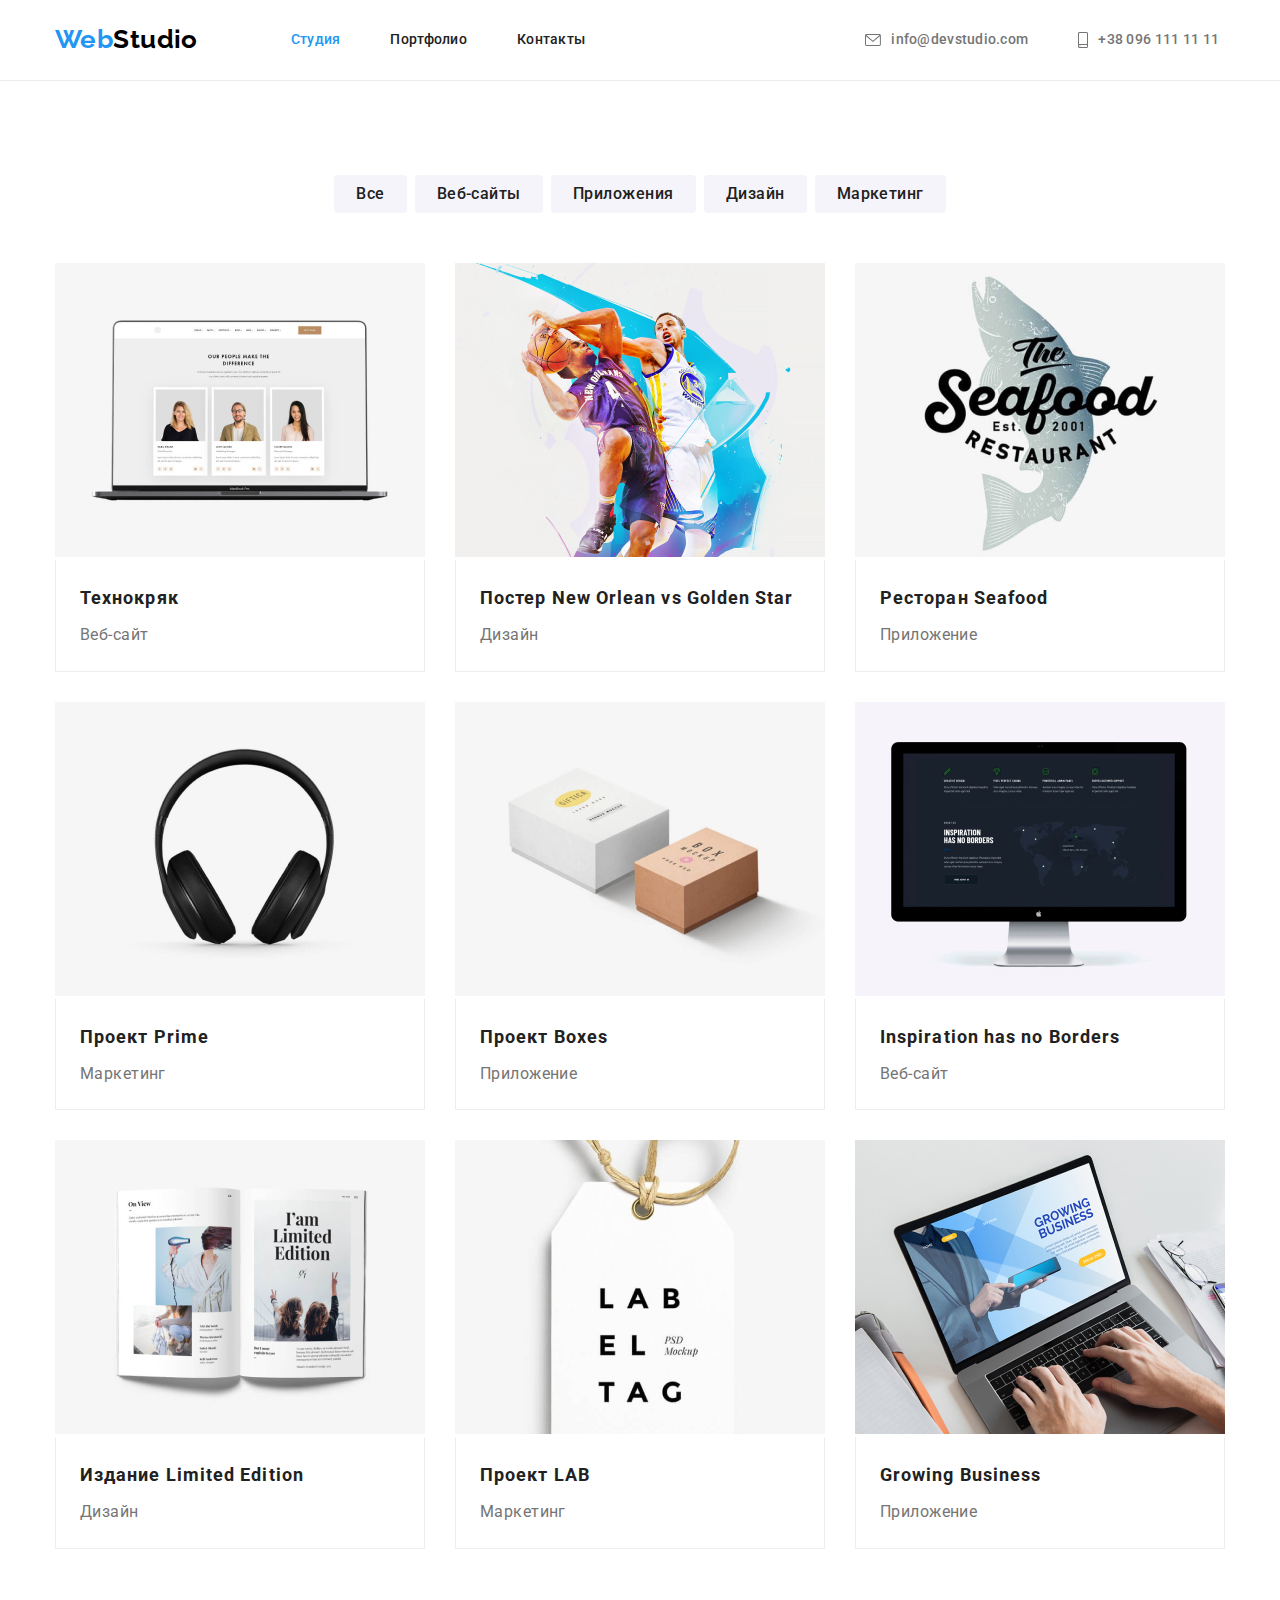
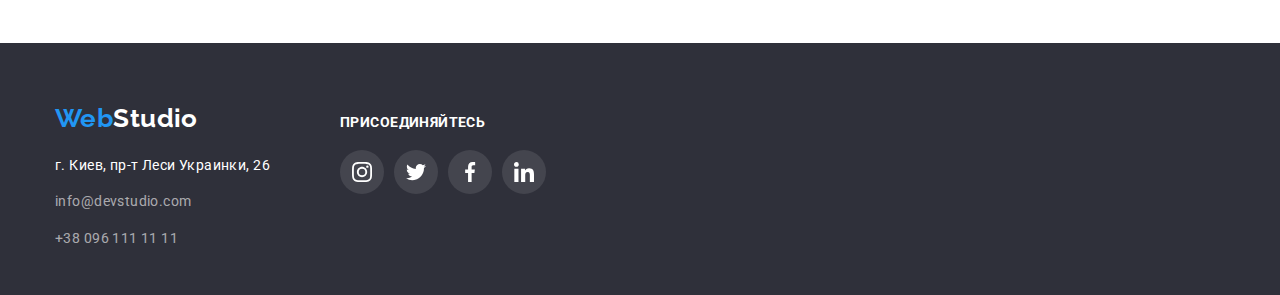
==== portfolio.html @ cadd1253 "fifth homework base files" ====
<!DOCTYPE html>
<html lang="ru">
	<head>
		<meta charset="UTF-8" />
		<meta http-equiv="X-UA-Compatible" content="IE=edge" />
		<meta name="viewport" content="width=device-width, initial-scale=1.0" />
		<!-- <link rel="stylesheet" href="modern-normalize.css" /> -->
		<link
			rel="stylesheet"
			href="https://cdnjs.cloudflare.com/ajax/libs/modern-normalize/1.0.0/modern-normalize.min.css"
		/>
		<link rel="stylesheet" href="styles.css" />
		<link rel="preconnect" href="https://fonts.googleapis.com" />
		<link rel="preconnect" href="https://fonts.gstatic.com" crossorigin />
		<link
			href="https://fonts.googleapis.com/css2?family=Raleway:wght@700&family=Roboto:wght@400;500;700;900&display=swap"
			rel="stylesheet"
		/>

		<title>Portfolio</title>
	</head>

	<body>
		
		<!--Заголовок-->
		<header class="header">
			<div class="container header-contein">
				<a lang="en" href="./index.html" class="header-logo"><span class="logo-web">Web</span>Studio</a>
				<nav class="header-contein">
					<ul class="header-list">
						<li><a href="./index.html" class="link-activ">Студия</a></li>
						<li><a href="./portfolio.html" class="link-pasiv">Портфолио</a></li>
						<li><a href="./index.html" class="link-pasiv">Контакты</a></li>
					</ul>
				</nav>
				<ul class="menu-nav-cont">
					<li class="item"><a class="nav-cont" href="mailto:info@devstudio.com">
						<svg class="mail-icon">
							<use href="./icons/icons2v.svg#icon-convert1"></use>
						</svg>info@devstudio.com</a></li>
					<li class="item"><a class="nav-cont" href="tel:+380961111111">
						<svg class="pfone-icon">
							<use href="./icons/icons2v.svg#icon-smartphone"></use>
						</svg>+38 096 111 11 11</a></li>
				</ul>
			</div>
		</header>
		<main>
			
<!--Page-Portfolio-->
		<!--Button-Portfolio-->
			<section class="section">
				<h1 hidden>Послуги</h1>
				<div class="container">
					<ul class="filtr-buttn">
						<li class="li-buttom"><button type="button" class="batton-pasiv">Все</button></li>
						<li class="li-buttom"><button type="button" class="batton-pasiv">Веб-сайты</button></li>
						<li class="li-buttom"><button type="button" class="batton-pasiv">Приложения</button></li>
						<li class="li-buttom"><button type="button" class="batton-pasiv">Дизайн</button></li>
						<li class="li-buttom"><button type="button" class="batton-pasiv">Маркетинг</button></li>
					</ul>
        <!--Content-Portfolio-->

					<ul class="portfolio">
						<li class="portfolio-cart">
							<a href="" target="_blank" class="cart-link">
								<img src="images/3-portfolio-01.jpg" class="img-card-two" alt="" width="370" height="294" />
							<div class="item-div">
								<h2 class="portfolio-hed">Технокряк</h2>
								<p class="portfolio-text">Веб-сайт</p>
							</div>
							</a>
							
						</li>
						<li class="portfolio-cart">
							<a href="" target="_blank" class="cart-link">
							<img src="images/3-portfolio-02.jpg" class="img-card-two" alt="" width="370" height="294" />
							<div class="item-div">
								<h2 class="portfolio-hed">Постер New Orlean vs Golden Star</h2>
								<p class="portfolio-text">Дизайн</p>
							</div>
							</a>
							
						</li>
						<li class="portfolio-cart">
							<a href="" target="_blank" class="cart-link">
							<img src="images/3-portfolio-03.jpg" class="img-card-two" alt="" width="370" height="294" />
							<div class="item-div">
								<h2 class="portfolio-hed">Ресторан Seafood</h2>
								<p class="portfolio-text">Приложение</p>
							</div>
							</a>

						</li>
						<li class="portfolio-cart">
							<a href="" target="_blank" class="cart-link">
							<img src="images/3-portfolio-04.jpg" class="img-card-two" alt="" width="370" height="294" />
							<div class="item-div">
								<h2 class="portfolio-hed">Проект Prime</h2>
								<p class="portfolio-text">Маркетинг</p>
							</div>
							</a>

						</li>
						<li class="portfolio-cart">
							<a href="" target="_blank" class="cart-link">
							<img src="images/3-portfolio-05.jpg" class="img-card-two" alt="" width="370" height="294" />
							<div class="item-div"
								><h2 class="portfolio-hed">Проект Boxes</h2>
								<p class="portfolio-text">Приложение</p>
							</div>
							</a>

						</li>
						<li class="portfolio-cart">
							<a href="" target="_blank" class="cart-link">
							<img src="images/3-portfolio-06.jpg" class="img-card-two" alt="" width="370" height="294" />
							<div class="item-div">
								<h2 class="portfolio-hed">Inspiration has no Borders</h2>
								<p class="portfolio-text">Веб-сайт</p>
							</div>
							</a>

						</li>
						<li class="portfolio-cart">
							<a href="" target="_blank" class="cart-link">
							<img src="images/3-portfolio-07.jpg" class="img-card-two" alt="" width="370" height="294" />
							<div class="item-div">
								<h2 class="portfolio-hed">Издание Limited Edition</h2>
								<p class="portfolio-text">Дизайн</p>
							</div>
							</a>

						</li>
						<li class="portfolio-cart">
							<a href="" target="_blank" class="cart-link">
							<img src="images/3-portfolio-08.jpg" class="img-card-two" alt="" width="370" height="294" />
							<div class="item-div">
								<h2 class="portfolio-hed">Проект LAB</h2>
								<p class="portfolio-text">Маркетинг</p>
							</div>
							</a>

						</li>
						<li class="portfolio-cart">
							<a href="" target="_blank" class="cart-link">
							<img src="images/3-portfolio-09.jpg" class="img-card-two" alt="" width="370" height="294" />
							<div class="item-div">
								<h2 class="portfolio-hed">Growing Business</h2>
								<p class="portfolio-text">Приложение</p>
							</div>
							</a>

						</li>
					</ul>
				</div>
			</section>
		</main>

		<!--footer-->
		<footer class="footer-section">
			<div class="container flex-footer">
				<div class="footer-content">
					<a lang="en" href="./index.html" class="header-logo-futer"><span class="logo-web">Web</span>Studio</a>
					<address class="addres-no-stile">
						<ul class="addes-tel-mail">
							<li class="li-stiles"
								><a
									href="https://goo.gl/maps/hTdqzPJ7rCsYidR97"
									target="_blank"
									rel="noopener noreferrer nofollow"
									class="footer-adress"
									>г. Киев, пр-т Леси Украинки, 26</a
								>
							</li>
							<li><a href="mailto:info@devstudio.com" class="footer-contact">info@devstudio.com</a></li>
							<li><a href="tel:+380961111111" class="footer-contact">+38 096 111 11 11</a></li>
						</ul>
					</address>
				</div>

				<div class="footer-soc-icon">
					<p class="soc-title">присоединяйтесь</p>
					<ul class="soc-icon-link">
						<li class="fot-icon-item"
							><a
								class="fot-link-soc"
								href="https://www.instagram.com/"
								target="_blank"
								rel="noopener noreferrer nofollow"
							>
								<svg class="fut-icon-item">
									<use href="./icons/icons2v.svg#icon-instagram"></use>
								</svg>
							</a>
						</li>
						<li class="fot-icon-item"
							><a class="fot-link-soc" href="https://twitter.com/" target="_blank" rel="noopener noreferrer nofollow">
								<svg class="fut-icon-item">
									<use href="./icons/icons2v.svg#icon-twitter"></use>
								</svg>
							</a>
						</li>
						<li class="fot-icon-item"
							><a
								class="fot-link-soc"
								href="https://www.facebook.com/"
								target="_blank"
								rel="noopener noreferrer nofollow"
							>
								<svg class="fut-icon-item">
									<use href="./icons/icons2v.svg#icon-facebook"></use>
								</svg>
							</a>
						</li>
						<li class="fot-icon-item"
							><a
								class="fot-link-soc"
								href="https://www.linkedin.com/"
								target="_blank"
								rel="noopener noreferrer nofollow"
							>
								<svg class="fut-icon-item">
									<use href="./icons/icons2v.svg#icon-linkedin"></use>
								</svg>
							</a>
						</li>
					</ul>
				</div>
			</div>
		</footer>
	</body>
</html>
---- styles.css ----
:root {
	--brand-color-hedfut: #188ce8;
	--brand-color-mame: #212121;
	--outline-stiles-control: #920101;
	--color-text-buutn: #ffffff;
	--color-fokus-buutn: #2196f3;
	--text-color:#757575;
	--white-color:#FFFFFF;
	--accent-color:#2196F3;


}

/*--body-*/
html {
	box-sizing: border-box;
}

*,
*::before,
*::after
 {
	box-sizing: inherit;
}

.section {
	padding-top: 94px;
	padding-bottom: 94px;
}

p,
h1,
h2,
h3,
h4,
h5,
h6 {
	margin: 0;
}

ul {
	padding-left: 0;
	margin: 0;
}

body {
	font-family: "Roboto", sans-serif;
	color: #212121;
	font-size: 14px;
	letter-spacing: 0.03em;
	background-color: #ffffff;
	margin: 0;
}

.container {
	width: 1200px;
	padding-left: 15px;
	padding-right: 15px;
	margin-left: auto;
	margin-right: auto;
}

/*--index--Заголовок--*/
.header-logo {
	font-family: "Raleway", sans-serif;
	font-weight: 700;
	font-size: 26px;
	line-height: 1.2;
	color: #000000;
	text-decoration: none;
	padding-top: 24px;
	padding-bottom: 25px;
	margin-right: 93px;
}
.logo-web {
	color: var(--color-fokus-buutn);
}

/*--header--*/
.header-contein {
	display: flex;
	align-items: center;
}

.header {
	border-bottom: 1px solid #ececec;
}

.header-list {
	display: flex;
	list-style: none;
	color: var(--h-text-color);
	font-weight: 500;
	line-height: 1.1;
	letter-spacing: 0.02em;
	justify-content: flex-start;
}

.menu-nav-cont {
	display: flex;
	list-style: none;
	margin-left: 280px;
}

.header-list li {
	margin-right: 50px;
}
.header-list li:last-child {
	margin-right: 0px;
}

.menu-nav-cont li {
	margin-left: 50px;
}
.menu-nav-cont li:first-child {
	margin-left: 0px;
}

.menu-nav-cont {
	margin-right: 0;
	align-items: center;
}

.header-list .link-pasiv {
	padding-top: 32px;
	padding-bottom: 32px;
	font-weight: 500;
	line-height: 1.14;
	letter-spacing: 0.02em;
	text-decoration: none;
	list-style: none;
	color: var(--brand-color-mame);
}

.header-list .link-activ {
	padding-top: 32px;
	padding-bottom: 32px;
	font-weight: 500;
	line-height: 1.14;
	letter-spacing: 0.02em;
	text-decoration: none;
	list-style: none;
	color: var(--color-fokus-buutn);
}

/*--hover and focus --*/
.link-activ:hover,
.link-activ:focus {
	color: var(--brand-color-hedfut);
}

.link-pasiv:hover,
.link-pasiv:focus {
	color: var(--brand-color-hedfut);
}


.nav-cont {
	padding-top: 32px;
	padding-bottom: 32px;
	font-weight: 500;
	line-height: 1.14;
	letter-spacing: 0.02em;
	color: #757575;
	text-decoration: none;
	display: flex;
	align-items: center;
}

.nav-cont:hover,
.nav-cont:focus {
	color: var(--brand-color-hedfut);
}

.nav-cont:hover,
.nav-cont:focus {
	color: var(--brand-color-hedfut);
}

.mail-icon {
  display: inline-block;
  content: "";
  width: 16px;
  height: 12px;
  fill: currentColor;
  margin-right: 10px;
}

.pfone-icon {
  display: inline-block;
  content: "";
  width: 10px;
  height: 16px;
  fill: currentColor;
  margin-right: 10px;
}

/*--Секція-1_Эффективные решения для вашего бизнеса--*/
.hero {
	max-width: 1600px;
	height: 600px;
	background: #2f303a;
	background-image: linear-gradient(to right, rgba(47, 48, 58, 0.4), rgba(47, 48, 58, 0.4)), url("./images/heder-photo-optim.jpg");
	background-repeat: no-repeat;
	background-size: cover;
	background-position: center;
	text-align: center;
	padding: 200px 0;
	margin: 0 auto;
}

.title {
	font-size: 44px;
	line-height: 1.36;
	letter-spacing: 0.06em;
	text-transform: uppercase;
	color: #ffffff;
	align-items: center;
	margin-left: auto;
	margin-right: auto;
	text-align: center;
}

.button-zakaz {
	display: flex;
	color: var(--color-text-buutn);
	background: var(--color-fokus-buutn);
	font-family: inherit;
	font-weight: 700;
	padding: 10px 32px;
	font-size: 16px;
	line-height: 1.88;
	letter-spacing: 0.06em;
	cursor: pointer;
	border-radius: 4px;
	border-color: var(--color-fokus-buutn);
	min-width: 216px;
	height: 50px;
	box-shadow: 0px 4px 4px rgba(0, 0, 0, 0.15);
	margin-left: auto;
	margin-right: auto;
	text-align: center;
	align-items: center;
	margin-top: 30px;
	cursor: pointer;
}

.button-zakaz:hover,
.button-zakaz:focus {
	color: var(--color-text-buutn);
	background: #188ce8;
}

/*--Секція-2_Наши преимущества--*/
.list {
	display: flex;
	list-style: none;
}

.list-item {
	margin-left: 0px;
	margin-right: 30px;
}

.list-item:last-child {
	margin-right: 0px;
}

.skills-cont {
	width: 270px;
}

.head-rysy,
.head-opys {
	width: 270px;
}

.head-rysy {
	font-weight: 700;
	line-height: 1.14;
	text-transform: uppercase;
	color: var(--brand-color-mame);
	margin-bottom: 10px;
	font-size: 14px;
}

.head-opys {
	font-weight: 400;
	line-height: 2;
	color: #757575;
}


.box-our-advantages {
  display: flex;
  width: 100%;
  height: 120px;
  background-color: #F5F4FA;
  border-radius: 4px;
  margin-bottom: 30px;
  align-items: center;
  justify-content: center;

}


.icon-figure {
   width: 70px;
   height: 70px;
   padding: 0px;
}


/*--Секція_3-Чем мы занимаемся--*/
.head-poslugu {
	font-weight: 700;
	font-size: 36px;
	line-height: 1.17;
	text-align: center;
	color: var(--brand-color-mame);
	margin-bottom: 50px;
}

.work-list > li {
	display: flex;
	margin-left: 0px;
	margin-right: 30px;
}

.work-list {
	display: flex;
	list-style: none;
}

.container-our-work:nth-last-child(n + 3) {
	margin-bottom: 0px;
}

.work-list > li:last-child {
	margin-right: 0px;
}

.work-list-works {
	display: block;
	height: auto;
	width: auto;
}
.our-work {
	padding-top: 0px;
}


/*--Секція_4_Наша команда--*/
.container-our-comand {
	background: #f5f4fa;
}

.head-command {
	font-weight: 700;
	font-size: 36px;
	line-height: 1.17;
	text-align: center;
	color: var(--brand-color-mame);
}

.img-card {
	width: 100%;
	height: auto;
	display: block;
}

.our-comand-li {
	box-shadow: 0px 1px 3px rgba(0, 0, 0, 0.12), 0px 1px 1px rgba(0, 0, 0, 0.14), 0px 2px 1px rgba(0, 0, 0, 0.2);
	border-radius: 0px 0px 4px 4px;
	margin-left: 0px;
	margin-right: 30px;
	background: #ffffff;

}
.our-comand-li:last-child {
	margin-right: 0px;
}

.our-comand {
	display: flex;
	list-style: none;
	margin-top: 50px;
}

.our-comand-name {
	padding-top: 0px;
	padding-bottom: 0px;
}

.name {
	margin-top: 30px;
	margin-bottom: 10px;
	text-align: center;
}

.work {
	margin-bottom: 16px;
}

.mame {
	font-weight: 500;
	font-size: 16px;
	line-height: 1.19;
	text-align: center;
	color: var(--brand-color-mame);
}

.work {
	font-weight: 400;
	font-size: 16px;
	line-height: 1.19;
	text-align: center;
	color: #757575;
}

/*instagram-twitter-facebook-linkedin*/

 .team-icon {
  display: flex;
  margin-bottom: 30px;
  justify-content: center;
  list-style: none;
  gap: 10px;
 }


.link-soc-team {
  width: 44px;
  height: 44px;
  border-radius: 50%;
  display: flex;
  justify-content: center;
  align-items: center;
  color: var(--text-color);
  background-color: var(--white-color);
  fill: #AFB1B8;
}


.link-soc-team:focus,
.link-soc-team:hover {
  background-color:#2196F3;
  fill:#FFFFFF;
}

.icon-item-team {
width: 20px;
height: 20px;
}

.icon-item-team:hover,
.icon-item-team:focus {
 background-color:#2196F3;
}


/*--5_Постоянные клиенты--*/

.cliens-title {
	font-weight: 700;
	font-size: 36px;
	line-height: 42px;
	text-align: center;
	letter-spacing: 0.03em;
	color: var(--brand-color-mame);
	margin-bottom: 50px;
}

.cliens-list {
  display: flex;
  list-style: none;
  gap: 30px;
}


.client-logo {
  display: flex;
  width: 170px;
  height: 92px;
  border: 1px solid #AFB1B8;
  border-radius: 4px;
  fill: #AFB1B8;
  justify-content: center;
  align-items: center;
  padding: 0;
}

.client-logo:hover,
.client-logo:focus {
  border-color: #2196F3;
  fill: #2196F3;
}


.logo-svg {
	width: 106px;
	height: 60px;
	padding: 0;
}


/*--footer--*/

.footer-section {
	display: flex;
	background: #2f303a;
	height: 252px;
	padding: 60px 0;
}


.flex-footer {
	flex-direction: row;
	display: flex;
    align-items: baseline;
}


.footer-adress {
	font-style: normal;
	line-height: 1.7;
	color: var(--color-text-buutn);
	text-decoration: none;
}

.footer-adress:hover,
.footer-adress:focus {
	color: var(--brand-color-hedfut);
}

.footer-contact {
	font-style: normal;
	font-weight: 400;
	line-height: 2;
	color: rgba(255, 255, 255, 0.6);
	text-decoration: none;
}

.footer-contact:hover,
.footer-contact:focus {
	color: var(--brand-color-hedfut);
}

.addes-tel-mail li {
	text-decoration: none;
	list-style: none;
	margin-bottom: 9px;
}

.addes-tel-mail li:last-child {
	margin-bottom: 0px;
}

.header-logo-futer {
	font-family: "Raleway", sans-serif;
	font-weight: 700;
	font-size: 26px;
	line-height: 1.2;
	color: var(--color-text-buutn);
	text-decoration: none;
	margin-bottom: 20px;
}

.logo-web {
	color: #2196f3;
}

.addres-no-stile {
	text-decoration: none;
	margin-top: 20px;
}


/*--Page-Portfolio--*/
/*--Button-Portfolio--*/

.filtr-buttn {
	display: flex;
	list-style: none;
	margin-left: auto;
	margin-right: auto;
	align-items: center;
	justify-content: center;
	margin-bottom: 50px;
}

.li-buttom {
	margin-left: 8px;
	color: #212121;
	border-radius: 4px;
	font-weight: 500;
	font-size: 16px;
}

.li-buttom:first-child {
	margin-left: 0px;
}

.button-activ {
	color: var(--color-text-buutn);
	background: var(--color-fokus-buutn);
	font-weight: 500;
	font-size: 16px;
	line-height: 1.63;
	cursor: pointer;
}

.button-activ:hover,
.button-activ:focus {
	color: var(--color-text-buutn);
	background: var(--color-fokus-buutn);
}

.batton-pasiv {
	color: #212121;
	background: #f5f4fa;
	border-radius: 4px;
	border: 0;
	padding: 6px 22px;
	font-weight: 500;
	font-size: 16px;
	line-height: 1.63;
	text-align: center;
	cursor: pointer;
	letter-spacing: 0.03em;
}

.batton-pasiv:hover,
.batton-pasiv:focus {
	color: var(--color-text-buutn);
	background: var(--color-fokus-buutn);
}

/*--Content-Portfolio--*/



.portfolio {
	display: flex;
	flex-wrap: wrap;

	list-style: none;
	padding: 0px;
	margin: 0px;
	padding-left: 0px;
}

.portfolio-cart {
	width: 370px;
	list-style: none;
	flex-basis: calc((100% - 60px) / 3);
	margin-right: 30px;
	margin-bottom: 30px;
}

.cart-link {
  display: block;
  text-decoration: none;
}

.cart-link:hover {
 box-shadow: 0px 1px 1px rgba(0, 0, 0, 0.12), 
  0px 4px 4px rgba(0, 0, 0, 0.06), 
  1px 4px 6px rgba(0, 0, 0, 0.16);
}

.item-div {
	border-right: 1px solid #eeeeee;
	border-left: 1px solid #eeeeee;
	border-bottom: 1px solid #eeeeee;
	padding: 20px 24px;
}

.portfolio-cart:nth-last-child(3n + 1) {
	margin-right: 0;
}

.portfolio-cart:nth-last-child(-n + 3) {
	margin-bottom: 0;
}

.portfolio-hed {
	font-weight: 700;
	font-size: 18px;
	line-height: 2;
	letter-spacing: 0.06em;
	margin-bottom: 4px;
	color: var(--brand-color-mame);
}

.portfolio-text {
	font-weight: 400;
	font-size: 16px;
	line-height: 1.9;
	color: #757575;
}

/* Социальные сети футера */

.footer-soc-icon {
  margin-left: 70px;
}

.soc-title {
font-weight: 700;
font-size: 14px;
line-height: 16px;
margin-bottom: 20px;
letter-spacing: 0.03em;
text-transform: uppercase;
color: #FFFFFF;
}


.soc-icon-link {
  display: flex;
  margin-bottom: 30px;
  justify-content: center;
  gap: 10px;
  list-style: none;
 }

.fot-link-soc {
  width: 44px;
  height: 44px;
  border-radius: 50%;
  display: flex;
  justify-content: center;
  align-items: center;
  color: var(--text-color);
  background-color: rgba(255, 255, 255, 0.1);;
  fill: var(--white-color);
}

.fot-link-soc:focus,
.fot-link-soc:hover {
  background-color: var(--accent-color);
}

.fut-icon-item {
width: 20px;
height: 20px;
}

/* outline: 2px solid var(--outline-stiles-control); *.
непотрібно
.img-card-two {
	display: block;
}
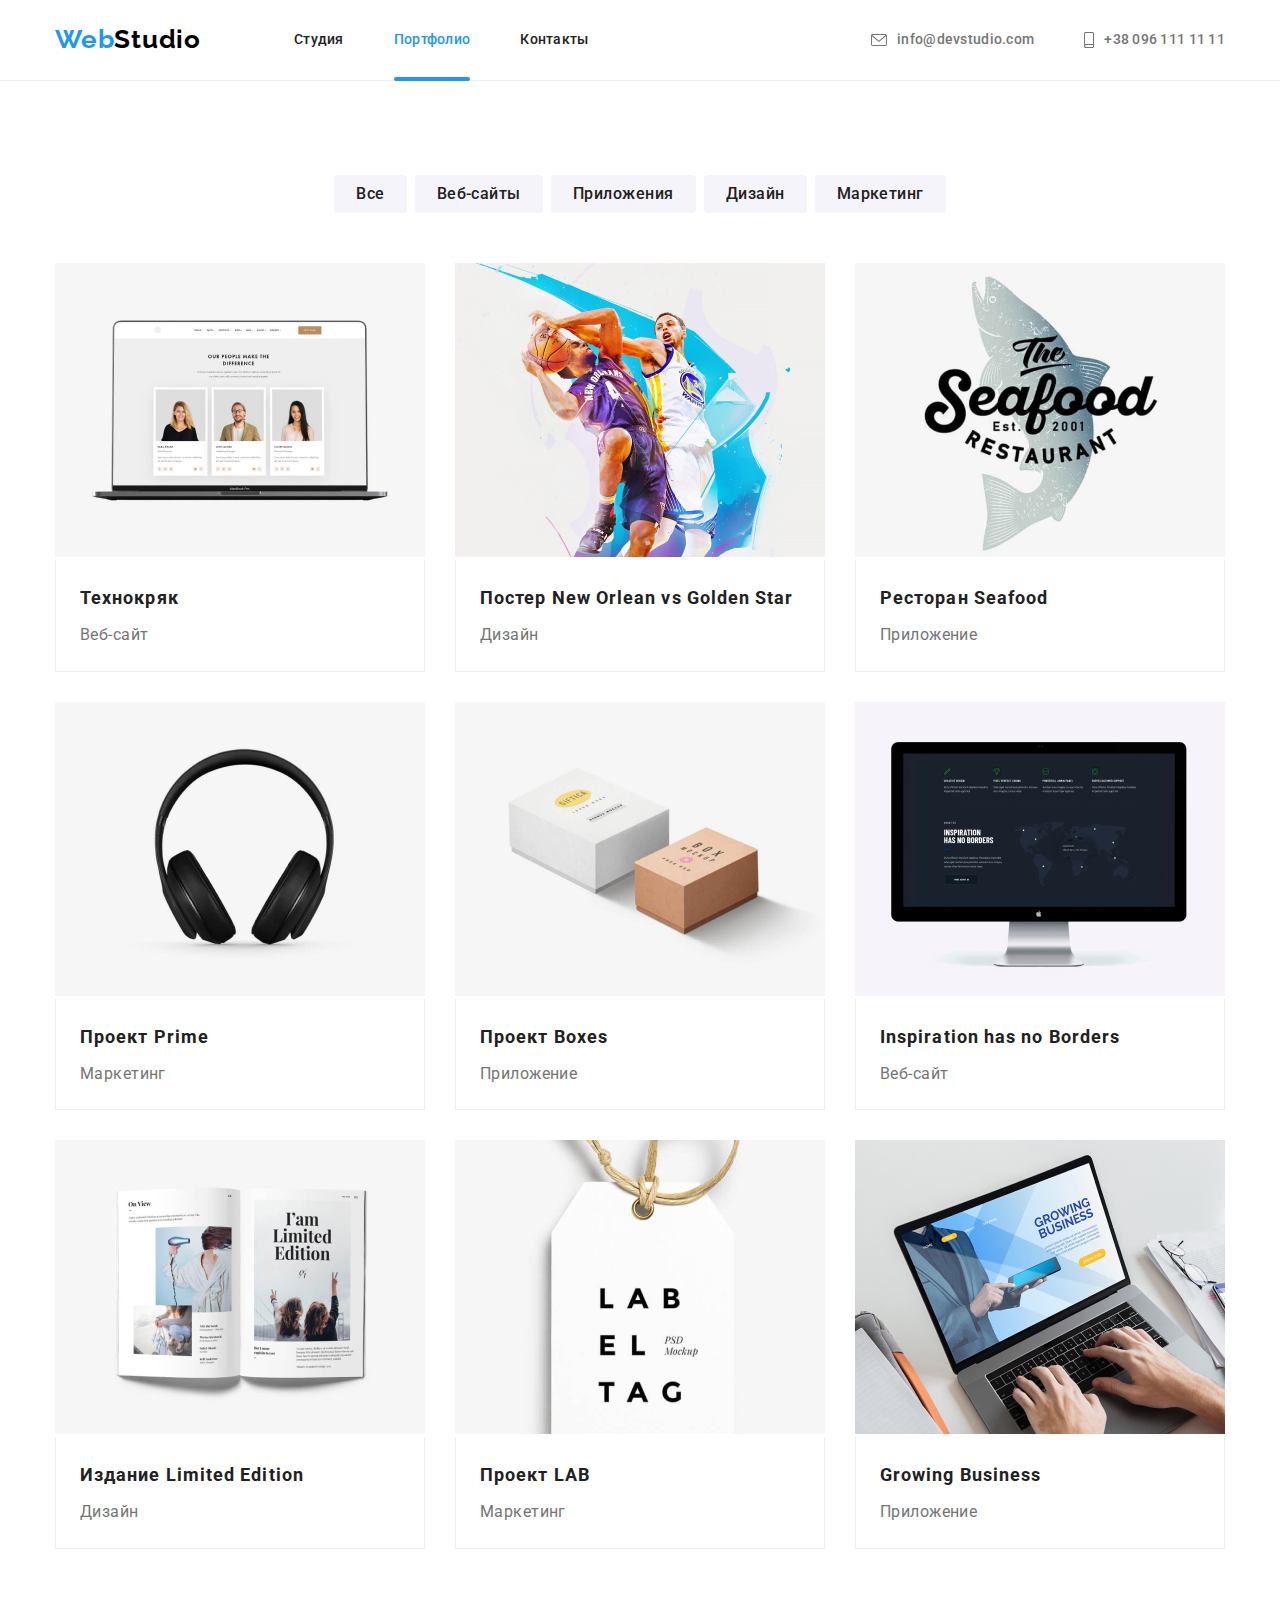
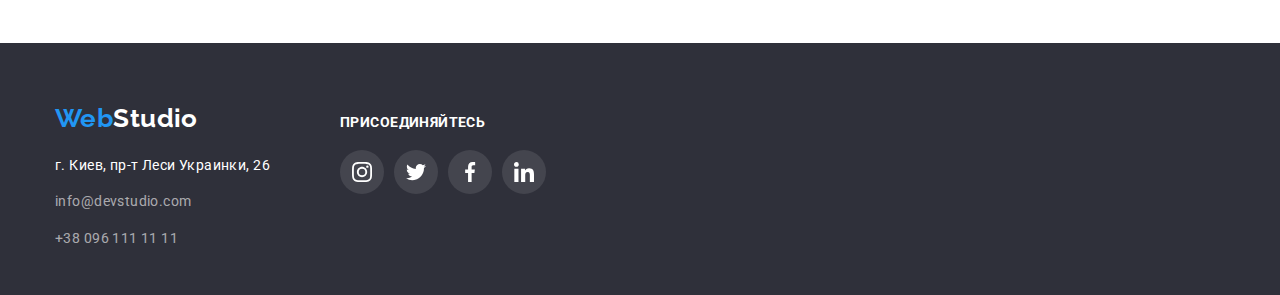
==== commit bf0d1577: "5 Домашня робота" ====
--- a/portfolio.html
+++ b/portfolio.html
@@ -21,37 +21,41 @@
 	</head>
 
 	<body>
-		
 		<!--Заголовок-->
 		<header class="header">
-			<div class="container header-contein">
-				<a lang="en" href="./index.html" class="header-logo"><span class="logo-web">Web</span>Studio</a>
-				<nav class="header-contein">
-					<ul class="header-list">
-						<li><a href="./index.html" class="link-activ">Студия</a></li>
-						<li><a href="./portfolio.html" class="link-pasiv">Портфолио</a></li>
-						<li><a href="./index.html" class="link-pasiv">Контакты</a></li>
+			<div class="conteiner header-nav">
+				<nav class="header-nav">
+					<a href="./index.html" class="logo"><span class="logo-web">Web</span>Studio</a>
+
+					<ul class="menu-nav">
+						<li class="item"><a class="nav-link" href="./index.html">Студия</a></li>
+						<li class="item"><a class="nav-link act" href="./portfolio.html">Портфолио</a></li>
+						<li class="item"><a class="nav-link" href="">Контакты</a></li>
 					</ul>
 				</nav>
+
 				<ul class="menu-nav-cont">
-					<li class="item"><a class="nav-cont" href="mailto:info@devstudio.com">
-						<svg class="mail-icon">
-							<use href="./icons/icons2v.svg#icon-convert1"></use>
-						</svg>info@devstudio.com</a></li>
-					<li class="item"><a class="nav-cont" href="tel:+380961111111">
-						<svg class="pfone-icon">
-							<use href="./icons/icons2v.svg#icon-smartphone"></use>
-						</svg>+38 096 111 11 11</a></li>
+					<li class="item"
+						><a class="nav-cont" href="mailto:info@devstudio.com">
+							<svg class="mail-icon">
+								<use href="./icons/icons2v.svg#icon-convert1"></use>
+							</svg>info@devstudio.com</a>
+					</li>
+					<li class="item"
+						><a class="nav-cont" href="tel:+380961111111">
+							<svg class="pfone-icon">
+								<use href="./icons/icons2v.svg#icon-smartphone"></use>
+							</svg>+38 096 111 11 11</a>
+					</li>
 				</ul>
 			</div>
 		</header>
 		<main>
-			
-<!--Page-Portfolio-->
-		<!--Button-Portfolio-->
+			<!--Page-Portfolio-->
+			<!--Button-Portfolio-->
 			<section class="section">
 				<h1 hidden>Послуги</h1>
-				<div class="container">
+				<div class="conteiner">
 					<ul class="filtr-buttn">
 						<li class="li-buttom"><button type="button" class="batton-pasiv">Все</button></li>
 						<li class="li-buttom"><button type="button" class="batton-pasiv">Веб-сайты</button></li>
@@ -59,98 +63,143 @@
 						<li class="li-buttom"><button type="button" class="batton-pasiv">Дизайн</button></li>
 						<li class="li-buttom"><button type="button" class="batton-pasiv">Маркетинг</button></li>
 					</ul>
-        <!--Content-Portfolio-->
+					<!--Content-Portfolio-->
 
 					<ul class="portfolio">
 						<li class="portfolio-cart">
 							<a href="" target="_blank" class="cart-link">
+								<div class="cart-thomb">
 								<img src="images/3-portfolio-01.jpg" class="img-card-two" alt="" width="370" height="294" />
-							<div class="item-div">
-								<h2 class="portfolio-hed">Технокряк</h2>
-								<p class="portfolio-text">Веб-сайт</p>
-							</div>
-							</a>
-							
-						</li>
-						<li class="portfolio-cart">
-							<a href="" target="_blank" class="cart-link">
-							<img src="images/3-portfolio-02.jpg" class="img-card-two" alt="" width="370" height="294" />
-							<div class="item-div">
-								<h2 class="portfolio-hed">Постер New Orlean vs Golden Star</h2>
-								<p class="portfolio-text">Дизайн</p>
-							</div>
-							</a>
-							
-						</li>
-						<li class="portfolio-cart">
-							<a href="" target="_blank" class="cart-link">
-							<img src="images/3-portfolio-03.jpg" class="img-card-two" alt="" width="370" height="294" />
-							<div class="item-div">
-								<h2 class="portfolio-hed">Ресторан Seafood</h2>
-								<p class="portfolio-text">Приложение</p>
-							</div>
-							</a>
-
-						</li>
-						<li class="portfolio-cart">
-							<a href="" target="_blank" class="cart-link">
-							<img src="images/3-portfolio-04.jpg" class="img-card-two" alt="" width="370" height="294" />
-							<div class="item-div">
-								<h2 class="portfolio-hed">Проект Prime</h2>
-								<p class="portfolio-text">Маркетинг</p>
-							</div>
-							</a>
-
-						</li>
-						<li class="portfolio-cart">
-							<a href="" target="_blank" class="cart-link">
-							<img src="images/3-portfolio-05.jpg" class="img-card-two" alt="" width="370" height="294" />
-							<div class="item-div"
-								><h2 class="portfolio-hed">Проект Boxes</h2>
-								<p class="portfolio-text">Приложение</p>
-							</div>
-							</a>
-
-						</li>
-						<li class="portfolio-cart">
-							<a href="" target="_blank" class="cart-link">
-							<img src="images/3-portfolio-06.jpg" class="img-card-two" alt="" width="370" height="294" />
-							<div class="item-div">
-								<h2 class="portfolio-hed">Inspiration has no Borders</h2>
-								<p class="portfolio-text">Веб-сайт</p>
-							</div>
-							</a>
-
-						</li>
-						<li class="portfolio-cart">
-							<a href="" target="_blank" class="cart-link">
-							<img src="images/3-portfolio-07.jpg" class="img-card-two" alt="" width="370" height="294" />
-							<div class="item-div">
-								<h2 class="portfolio-hed">Издание Limited Edition</h2>
-								<p class="portfolio-text">Дизайн</p>
-							</div>
-							</a>
-
-						</li>
-						<li class="portfolio-cart">
-							<a href="" target="_blank" class="cart-link">
-							<img src="images/3-portfolio-08.jpg" class="img-card-two" alt="" width="370" height="294" />
-							<div class="item-div">
-								<h2 class="portfolio-hed">Проект LAB</h2>
-								<p class="portfolio-text">Маркетинг</p>
-							</div>
-							</a>
-
-						</li>
-						<li class="portfolio-cart">
-							<a href="" target="_blank" class="cart-link">
-							<img src="images/3-portfolio-09.jpg" class="img-card-two" alt="" width="370" height="294" />
-							<div class="item-div">
-								<h2 class="portfolio-hed">Growing Business</h2>
-								<p class="portfolio-text">Приложение</p>
-							</div>
-							</a>
-
+									<p class="owerlay-text">Ресурс предлагает комплексные предложения с 
+									разным уровнем функционала и сервисов. 
+									Все это позволит посетителю получить исчерпывающие сведения 
+									о компании или частном лице.</p>
+									</div>
+								<div class="item-div">
+									<h2 class="portfolio-hed">Технокряк</h2>
+									<p class="portfolio-text">Веб-сайт</p>
+								</div>
+							</a>
+						</li>
+						<li class="portfolio-cart">
+							<a href="" target="_blank" class="cart-link">
+								<div class="cart-thomb">
+								<img src="images/3-portfolio-02.jpg" class="img-card-two" alt="" width="370" height="294" />
+								<p class="owerlay-text">Ресурс предлагает комплексные предложения с 
+									разным уровнем функционала и сервисов. 
+									Все это позволит посетителю получить исчерпывающие сведения 
+									о компании или частном лице.</p>
+								</div>
+									<div class="item-div">
+									<h2 class="portfolio-hed">Постер New Orlean vs Golden Star</h2>
+									<p class="portfolio-text">Дизайн</p>
+								</div>
+							</a>
+						</li>
+						<li class="portfolio-cart">
+							<a href="" target="_blank" class="cart-link">
+								<div class="cart-thomb">
+								<img src="images/3-portfolio-03.jpg" class="img-card-two" alt="" width="370" height="294" />
+								<p class="owerlay-text">Ресурс предлагает комплексные предложения с 
+									разным уровнем функционала и сервисов. 
+									Все это позволит посетителю получить исчерпывающие сведения 
+									о компании или частном лице.</p>
+								</div>
+									<div class="item-div">
+									<h2 class="portfolio-hed">Ресторан Seafood</h2>
+									<p class="portfolio-text">Приложение</p>
+								</div>
+							</a>
+						</li>
+						<li class="portfolio-cart">
+							<a href="" target="_blank" class="cart-link">
+								<div class="cart-thomb">
+								<img src="images/3-portfolio-04.jpg" class="img-card-two" alt="" width="370" height="294" />
+								<p class="owerlay-text">Ресурс предлагает комплексные предложения с 
+									разным уровнем функционала и сервисов. 
+									Все это позволит посетителю получить исчерпывающие сведения 
+									о компании или частном лице.</p>
+									</div>
+								<div class="item-div">
+									<h2 class="portfolio-hed">Проект Prime</h2>
+									<p class="portfolio-text">Маркетинг</p>
+								</div>
+							</a>
+						</li>
+						<li class="portfolio-cart">
+							<a href="" target="_blank" class="cart-link">
+								<div class="cart-thomb">
+								<img src="images/3-portfolio-05.jpg" class="img-card-two" alt="" width="370" height="294" />
+								<p class="owerlay-text">Ресурс предлагает комплексные предложения с 
+									разным уровнем функционала и сервисов. 
+									Все это позволит посетителю получить исчерпывающие сведения 
+									о компании или частном лице.</p>
+								</div>
+									<div class="item-div">
+									<h2 class="portfolio-hed">Проект Boxes</h2>
+									<p class="portfolio-text">Приложение</p>
+								</div>
+							</a>
+						</li>
+						<li class="portfolio-cart">
+							<a href="" target="_blank" class="cart-link">
+								<div class="cart-thomb">
+								<img src="images/3-portfolio-06.jpg" class="img-card-two" alt="" width="370" height="294" />
+								<p class="owerlay-text">Ресурс предлагает комплексные предложения с 
+									разным уровнем функционала и сервисов. 
+									Все это позволит посетителю получить исчерпывающие сведения 
+									о компании или частном лице.</p>
+								</div>
+									<div class="item-div">
+									<h2 class="portfolio-hed">Inspiration has no Borders</h2>
+									<p class="portfolio-text">Веб-сайт</p>
+								</div>
+							</a>
+						</li>
+						<li class="portfolio-cart">
+							<a href="" target="_blank" class="cart-link">
+								<div class="cart-thomb">
+								<img src="images/3-portfolio-07.jpg" class="img-card-two" alt="" width="370" height="294" />
+								<p class="owerlay-text">Ресурс предлагает комплексные предложения с 
+									разным уровнем функционала и сервисов. 
+									Все это позволит посетителю получить исчерпывающие сведения 
+									о компании или частном лице.</p>
+								</div>
+									<div class="item-div">
+									<h2 class="portfolio-hed">Издание Limited Edition</h2>
+									<p class="portfolio-text">Дизайн</p>
+								</div>
+							</a>
+						</li>
+						<li class="portfolio-cart">
+							<a href="" target="_blank" class="cart-link">
+								<div class="cart-thomb">
+								<img src="images/3-portfolio-08.jpg" class="img-card-two" alt="" width="370" height="294" />
+								<p class="owerlay-text">Ресурс предлагает комплексные предложения с 
+									разным уровнем функционала и сервисов. 
+									Все это позволит посетителю получить исчерпывающие сведения 
+									о компании или частном лице.</p>
+								</div>
+									<div class="item-div">
+									<h2 class="portfolio-hed">Проект LAB</h2>
+									<p class="portfolio-text">Маркетинг</p>
+								</div>
+							</a>
+						</li>
+						<li class="portfolio-cart">
+							<a href="" target="_blank" class="cart-link">
+								<div class="cart-thomb">
+								<img src="images/3-portfolio-09.jpg" class="img-card-two" alt="" width="370" height="294" />
+								<p class="owerlay-text">Ресурс предлагает комплексные предложения с 
+									разным уровнем функционала и сервисов. 
+									Все это позволит посетителю получить исчерпывающие сведения 
+									о компании или частном лице.</p>
+								</div>
+									<div class="item-div">
+									<h2 class="portfolio-hed">Growing Business</h2>
+									<p class="portfolio-text">Приложение</p>
+								</div>
+							</a>
 						</li>
 					</ul>
 				</div>
@@ -159,7 +208,7 @@
 
 		<!--footer-->
 		<footer class="footer-section">
-			<div class="container flex-footer">
+			<div class="conteiner flex-footer">
 				<div class="footer-content">
 					<a lang="en" href="./index.html" class="header-logo-futer"><span class="logo-web">Web</span>Studio</a>
 					<address class="addres-no-stile">
--- a/styles.css
+++ b/styles.css
@@ -1,15 +1,18 @@
 :root {
-	--brand-color-hedfut: #188ce8;
-	--brand-color-mame: #212121;
+	--h-text-color: #212121;
+	--text-color: #757575;
+	--white-color: #ffffff;
+	--hero-back-color: #2f303a;
+	--accent-color: #2196f3;
+	--button-accent-color: #188ce8;
+	--fot-con-text-color: rgba(255, 255, 255, 0.6);
+	--team-back-color: #f5f4fa;
+	--black-color: #000000;
+	--box-shadow-color: 0px 3px 1px rgba(0, 0, 0, 0.1), 0px 1px 2px rgba(0, 0, 0, 0.08), 0px 2px 2px rgba(0, 0, 0, 0.12);
 	--outline-stiles-control: #920101;
-	--color-text-buutn: #ffffff;
-	--color-fokus-buutn: #2196f3;
-	--text-color:#757575;
-	--white-color:#FFFFFF;
-	--accent-color:#2196F3;
-
-
-}
+}
+
+@import 'node_modules/modern-normalize/modern-normalize.css';
 
 /*--body-*/
 html {
@@ -52,7 +55,71 @@
 	margin: 0;
 }
 
-.container {
+
+
+
+
+
+
+/* Модальное окно */
+.backdrop {
+	position: fixed;
+	top: 0;
+	left: 0;
+	width: 100%;
+	height: 100%;
+	opacity: 1;
+	background: rgba(0, 0, 0, 0.2);
+	transition: opacity 250ms cubic-bezier(0.4, 0, 0.2, 1);
+}
+
+.modal {
+	position: absolute;
+	min-width: 528px;
+	min-height: 581px;
+	top: 50%;
+	left: 50%;
+	transform: translate(-50%, -50%) scale(1);
+	background: var(--white-color);
+	transform: translate 250ms cubic-bezier(0.4, 0, 0.2, 1);
+}
+
+.backdrop.is-hidden .modal {
+	transform: translate(-50%, -50%) scale(0.9);
+}
+
+.backdrop.is-hidden {
+	opacity: 0;
+	pointer-events: none;
+}
+
+.close-modal {
+	position: absolute;
+	display: flex;
+	width: 30px;
+	height: 30px;
+	border: 1px solid rgba(0, 0, 0, 0.1);
+	border-radius: 50%;
+	background-color: var(--white-color);
+	align-items: center;
+	justify-content: center;
+	top: 8px;
+	right: 8px;
+}
+
+/*--index--Заголовок--*/
+
+
+
+
+
+/*--header--*/
+.header {
+	border-bottom: 1px solid #ececec;
+	background-color: var(--white-color);
+}
+
+.conteiner {
 	width: 1200px;
 	padding-left: 15px;
 	padding-right: 15px;
@@ -60,142 +127,131 @@
 	margin-right: auto;
 }
 
-/*--index--Заголовок--*/
-.header-logo {
-	font-family: "Raleway", sans-serif;
+.header-nav {
+	display: flex;
+	align-items: center;
+}
+
+.logo {
+	color: var(--black-color);
+	font-family: "Raleway";
 	font-weight: 700;
 	font-size: 26px;
 	line-height: 1.2;
-	color: #000000;
+	letter-spacing: 0.03em;
 	text-decoration: none;
-	padding-top: 24px;
-	padding-bottom: 25px;
-	margin-right: 93px;
-}
+}
+
 .logo-web {
-	color: var(--color-fokus-buutn);
-}
-
-/*--header--*/
-.header-contein {
-	display: flex;
-	align-items: center;
-}
-
-.header {
-	border-bottom: 1px solid #ececec;
-}
-
-.header-list {
-	display: flex;
-	list-style: none;
-	color: var(--h-text-color);
+	color: var(--accent-color);
+}
+
+.header-nav {
 	font-weight: 500;
 	line-height: 1.1;
 	letter-spacing: 0.02em;
-	justify-content: flex-start;
-}
-
-.menu-nav-cont {
-	display: flex;
-	list-style: none;
-	margin-left: 280px;
-}
-
-.header-list li {
-	margin-right: 50px;
-}
-.header-list li:last-child {
-	margin-right: 0px;
-}
-
-.menu-nav-cont li {
+}
+
+.menu-nav {
+	display: flex;
+	list-style: none;
+	margin-left: 93px;
+}
+
+.menu-nav .item + .item {
 	margin-left: 50px;
 }
-.menu-nav-cont li:first-child {
-	margin-left: 0px;
-}
-
-.menu-nav-cont {
-	margin-right: 0;
-	align-items: center;
-}
-
-.header-list .link-pasiv {
+
+.logo,
+.nav-link,
+.nav-cont {
+	text-decoration: none;
+}
+
+.menu-nav .nav-link {
+	position: relative;
+	display: block;
 	padding-top: 32px;
 	padding-bottom: 32px;
+	color: var(--h-text-color);
+	transition: color 250ms cubic-bezier(0.4, 0, 0.2, 1);
+}
+
+.nav-menu .nav-link {
+	color: var(--h-text-color);
+	list-style: none;
 	font-weight: 500;
-	line-height: 1.14;
+	line-height: 1.1;
 	letter-spacing: 0.02em;
-	text-decoration: none;
-	list-style: none;
-	color: var(--brand-color-mame);
-}
-
-.header-list .link-activ {
+}
+
+.menu-nav .nav-link.act {
+	position: relative;
+	color: var(--accent-color);
+}
+
+.menu-nav .nav-link.act::after {
+	content: "";
+	position: absolute;
+	left: 0;
+	bottom: -1px;
+	display: block;
+	background: #2196f3;
+	border-radius: 2px;
+	height: 4px;
+	width: 100%;
+}
+
+.menu-nav-cont {
+	display: flex;
+	list-style: none;
+	margin-left: auto;
+	align-items: center;
+}
+
+.menu-nav-cont .item + .item {
+	margin-left: 50px;
+}
+
+.nav-cont {
+	color: var(--text-color);
+	font-weight: 500;
+	line-height: 1.1;
+	letter-spacing: 0.02em;
+	display: flex;
+	align-items: center;
 	padding-top: 32px;
 	padding-bottom: 32px;
-	font-weight: 500;
-	line-height: 1.14;
-	letter-spacing: 0.02em;
-	text-decoration: none;
-	list-style: none;
-	color: var(--color-fokus-buutn);
-}
-
-/*--hover and focus --*/
-.link-activ:hover,
-.link-activ:focus {
-	color: var(--brand-color-hedfut);
-}
-
-.link-pasiv:hover,
-.link-pasiv:focus {
-	color: var(--brand-color-hedfut);
-}
-
-
-.nav-cont {
-	padding-top: 32px;
-	padding-bottom: 32px;
-	font-weight: 500;
-	line-height: 1.14;
-	letter-spacing: 0.02em;
-	color: #757575;
-	text-decoration: none;
-	display: flex;
-	align-items: center;
-}
-
+	transition: color 250ms cubic-bezier(0.4, 0, 0.2, 1);
+}
+
+.nav-link:hover,
+.nav-link:focus,
 .nav-cont:hover,
 .nav-cont:focus {
-	color: var(--brand-color-hedfut);
-}
-
-.nav-cont:hover,
-.nav-cont:focus {
-	color: var(--brand-color-hedfut);
+	color: var(--accent-color);
 }
 
 .mail-icon {
-  display: inline-block;
-  content: "";
-  width: 16px;
-  height: 12px;
-  fill: currentColor;
-  margin-right: 10px;
+	display: inline-block;
+	content: "";
+	width: 16px;
+	height: 12px;
+	fill: currentColor;
+	margin-right: 10px;
 }
 
 .pfone-icon {
-  display: inline-block;
-  content: "";
-  width: 10px;
-  height: 16px;
-  fill: currentColor;
-  margin-right: 10px;
+	display: inline-block;
+	content: "";
+	width: 10px;
+	height: 16px;
+	fill: currentColor;
+	margin-right: 10px;
 }
 
 /*--Секція-1_Эффективные решения для вашего бизнеса--*/
+
 .hero {
 	max-width: 1600px;
 	height: 600px;
@@ -209,7 +265,7 @@
 	margin: 0 auto;
 }
 
-.title {
+.hero-title {
 	font-size: 44px;
 	line-height: 1.36;
 	letter-spacing: 0.06em;
@@ -219,40 +275,53 @@
 	margin-left: auto;
 	margin-right: auto;
 	text-align: center;
-}
-
-.button-zakaz {
-	display: flex;
-	color: var(--color-text-buutn);
-	background: var(--color-fokus-buutn);
-	font-family: inherit;
+	margin-bottom: 30px;
+}
+
+
+
+.button {
+	display: block;
 	font-weight: 700;
-	padding: 10px 32px;
 	font-size: 16px;
-	line-height: 1.88;
+	line-height: 1.5;
+	color: var(--white-color);
+	background-color: var(--accent-color);
+	width: 200px;
+	height: 50px;
 	letter-spacing: 0.06em;
-	cursor: pointer;
+	margin: 0;
+	border: 0;
 	border-radius: 4px;
-	border-color: var(--color-fokus-buutn);
-	min-width: 216px;
-	height: 50px;
-	box-shadow: 0px 4px 4px rgba(0, 0, 0, 0.15);
 	margin-left: auto;
 	margin-right: auto;
-	text-align: center;
-	align-items: center;
-	margin-top: 30px;
-	cursor: pointer;
-}
-
-.button-zakaz:hover,
-.button-zakaz:focus {
-	color: var(--color-text-buutn);
-	background: #188ce8;
+	transition: background-color 250ms cubic-bezier(0.4, 0, 0.2, 1);
+}
+
+.button:hover,
+.button:focus {
+	background-color: var(--button-accent-color);
 }
 
 /*--Секція-2_Наши преимущества--*/
-.list {
+.visually-hidden {
+	position: absolute;
+	width: 1px;
+	height: 1px;
+	margin: -1px;
+	border: 0;
+	padding: 0;
+	white-space: nowrap;
+	clip-path: inset(100%);
+	clip: rect(0 0 0 0);
+	overflow: hidden;
+	margin: 0;
+}
+
+
+
+
+.skils-com-lict {
 	display: flex;
 	list-style: none;
 }
@@ -270,16 +339,16 @@
 	width: 270px;
 }
 
-.head-rysy,
+.com-item-title,
 .head-opys {
 	width: 270px;
 }
 
-.head-rysy {
+.com-item-title {
 	font-weight: 700;
 	line-height: 1.14;
 	text-transform: uppercase;
-	color: var(--brand-color-mame);
+	color: var(--h-text-color);
 	margin-bottom: 10px;
 	font-size: 14px;
 }
@@ -317,7 +386,7 @@
 	font-size: 36px;
 	line-height: 1.17;
 	text-align: center;
-	color: var(--brand-color-mame);
+	color: var(--h-text-color);
 	margin-bottom: 50px;
 }
 
@@ -348,6 +417,29 @@
 .our-work {
 	padding-top: 0px;
 }
+
+.img-item {
+	position: relative;
+}
+
+.text-img {
+	position: absolute;
+	display: flex;
+	justify-content: center;
+	align-items: center;
+	width: 100%;
+	height: 70px;
+	bottom: 0;
+	background-color: rgba(47, 48, 58, 0.8);
+	font-weight: 700;
+	font-size: 14px;
+	line-height: 16px;
+	letter-spacing: 0.03em;
+	text-transform: uppercase;
+	color: var(--white-color);
+}
+
+
 
 
 /*--Секція_4_Наша команда--*/
@@ -360,7 +452,7 @@
 	font-size: 36px;
 	line-height: 1.17;
 	text-align: center;
-	color: var(--brand-color-mame);
+	color: var(--h-text-color);
 }
 
 .img-card {
@@ -407,7 +499,7 @@
 	font-size: 16px;
 	line-height: 1.19;
 	text-align: center;
-	color: var(--brand-color-mame);
+	color: var(--h-text-color);
 }
 
 .work {
@@ -467,7 +559,7 @@
 	line-height: 42px;
 	text-align: center;
 	letter-spacing: 0.03em;
-	color: var(--brand-color-mame);
+	color: var(--h-text-color);
 	margin-bottom: 50px;
 }
 
@@ -524,13 +616,13 @@
 .footer-adress {
 	font-style: normal;
 	line-height: 1.7;
-	color: var(--color-text-buutn);
+	color: var(--white-color);
 	text-decoration: none;
 }
 
 .footer-adress:hover,
 .footer-adress:focus {
-	color: var(--brand-color-hedfut);
+	color: var(--button-accent-color);
 }
 
 .footer-contact {
@@ -543,7 +635,7 @@
 
 .footer-contact:hover,
 .footer-contact:focus {
-	color: var(--brand-color-hedfut);
+	color: var(--button-accent-color);
 }
 
 .addes-tel-mail li {
@@ -561,7 +653,7 @@
 	font-weight: 700;
 	font-size: 26px;
 	line-height: 1.2;
-	color: var(--color-text-buutn);
+	color: var(--white-color);
 	text-decoration: none;
 	margin-bottom: 20px;
 }
@@ -602,8 +694,8 @@
 }
 
 .button-activ {
-	color: var(--color-text-buutn);
-	background: var(--color-fokus-buutn);
+	color: var(--white-color);
+	background: var(--accent-color);
 	font-weight: 500;
 	font-size: 16px;
 	line-height: 1.63;
@@ -612,8 +704,8 @@
 
 .button-activ:hover,
 .button-activ:focus {
-	color: var(--color-text-buutn);
-	background: var(--color-fokus-buutn);
+	color: var(--white-color);
+	background: var(--accent-color);
 }
 
 .batton-pasiv {
@@ -632,14 +724,46 @@
 
 .batton-pasiv:hover,
 .batton-pasiv:focus {
-	color: var(--color-text-buutn);
-	background: var(--color-fokus-buutn);
+	color: var(--white-color);
+	background: var(--accent-color);
 }
 
 /*--Content-Portfolio--*/
 
 
-
+/* ОВЕРЛЕЙ ПОРТФОЛИО */
+
+.cart-thomb {
+	position: relative;
+	overflow: hidden;
+}
+
+.owerlay-text {
+	position: absolute;
+	display: block;
+	top: 0;
+	left: 0;
+	width: 100%;
+	height: 100%;
+	padding: 63px 24px;
+	font-style: normal;
+	font-weight: 400;
+	font-size: 18px;
+	line-height: 1.56;
+	letter-spacing: 0.03em;
+	transform: translateY(101%);
+	transition: transform 250ms cubic-bezier(0.4, 0, 0.2, 1);
+	color: var(--white-color);
+	background-color: rgba(33, 150, 243, 0.9);
+}
+
+.portfolio-cart .cart-link:hover .owerlay-text,
+.portfolio-cart .cart-link:focus .owerlay-text {
+	transform: translateY(0);
+}
+
+
+/*--потрфоліл--*/
 .portfolio {
 	display: flex;
 	flex-wrap: wrap;
@@ -690,7 +814,7 @@
 	line-height: 2;
 	letter-spacing: 0.06em;
 	margin-bottom: 4px;
-	color: var(--brand-color-mame);
+	color: var(--h-text-color);
 }
 
 .portfolio-text {
@@ -699,6 +823,7 @@
 	line-height: 1.9;
 	color: #757575;
 }
+
 
 /* Социальные сети футера */
 
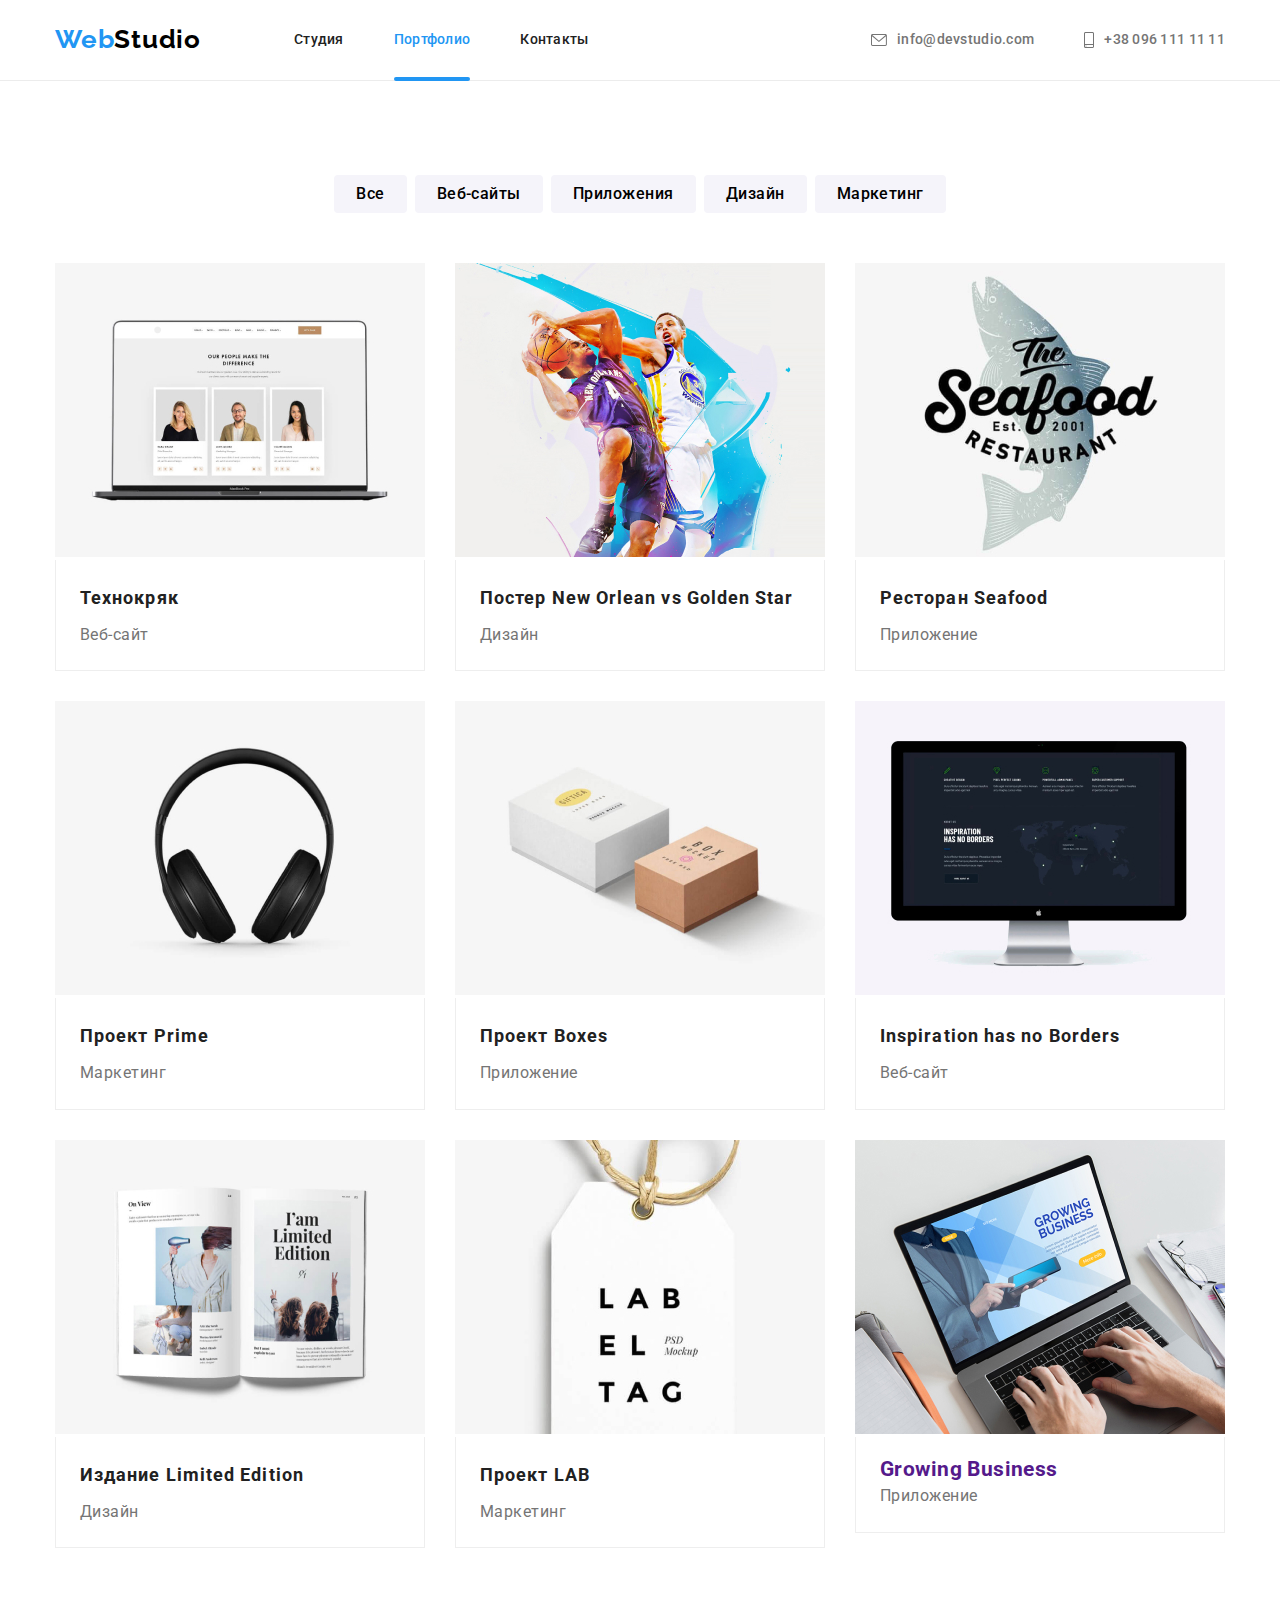
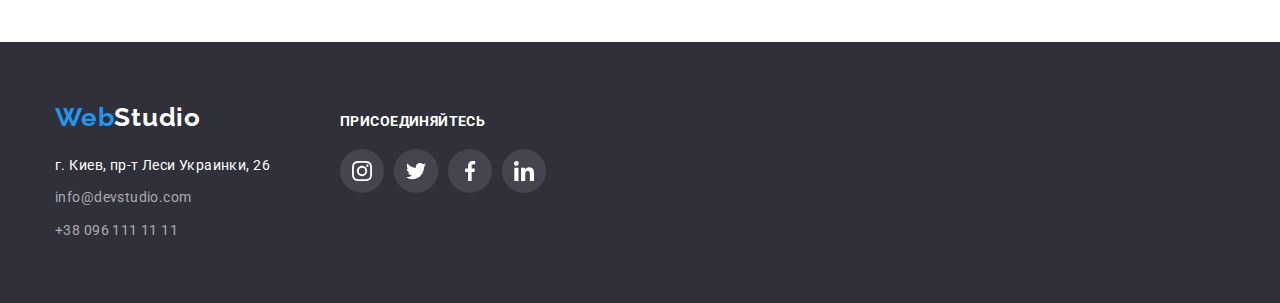
==== commit 8bd5cda1: "виправлення до ДЗ №5" ====
--- a/portfolio.html
+++ b/portfolio.html
@@ -56,12 +56,12 @@
 			<section class="section">
 				<h1 hidden>Послуги</h1>
 				<div class="conteiner">
-					<ul class="filtr-buttn">
-						<li class="li-buttom"><button type="button" class="batton-pasiv">Все</button></li>
-						<li class="li-buttom"><button type="button" class="batton-pasiv">Веб-сайты</button></li>
-						<li class="li-buttom"><button type="button" class="batton-pasiv">Приложения</button></li>
-						<li class="li-buttom"><button type="button" class="batton-pasiv">Дизайн</button></li>
-						<li class="li-buttom"><button type="button" class="batton-pasiv">Маркетинг</button></li>
+					<ul class="menu-btn-list">
+						<li class="item"><button type="button" class="filtre batton-pasiv">Все</button></li>
+						<li class="item"><button type="button" class="filtre batton-pasiv">Веб-сайты</button></li>
+						<li class="item"><button type="button" class="filtre batton-pasiv">Приложения</button></li>
+						<li class="item"><button type="button" class="filtre batton-pasiv">Дизайн</button></li>
+						<li class="item"><button type="button" class="filtre batton-pasiv">Маркетинг</button></li>
 					</ul>
 					<!--Content-Portfolio-->
 
@@ -76,7 +76,7 @@
 									о компании или частном лице.</p>
 									</div>
 								<div class="item-div">
-									<h2 class="portfolio-hed">Технокряк</h2>
+									<h2 class="portfolio-title portfolio-hed">Технокряк</h2>
 									<p class="portfolio-text">Веб-сайт</p>
 								</div>
 							</a>
@@ -91,7 +91,7 @@
 									о компании или частном лице.</p>
 								</div>
 									<div class="item-div">
-									<h2 class="portfolio-hed">Постер New Orlean vs Golden Star</h2>
+									<h2 class="portfolio-title portfolio-hed">Постер New Orlean vs Golden Star</h2>
 									<p class="portfolio-text">Дизайн</p>
 								</div>
 							</a>
@@ -106,7 +106,7 @@
 									о компании или частном лице.</p>
 								</div>
 									<div class="item-div">
-									<h2 class="portfolio-hed">Ресторан Seafood</h2>
+									<h2 class="portfolio-title portfolio-hed">Ресторан Seafood</h2>
 									<p class="portfolio-text">Приложение</p>
 								</div>
 							</a>
@@ -121,7 +121,7 @@
 									о компании или частном лице.</p>
 									</div>
 								<div class="item-div">
-									<h2 class="portfolio-hed">Проект Prime</h2>
+									<h2 class="portfolio-title portfolio-hed">Проект Prime</h2>
 									<p class="portfolio-text">Маркетинг</p>
 								</div>
 							</a>
@@ -136,7 +136,7 @@
 									о компании или частном лице.</p>
 								</div>
 									<div class="item-div">
-									<h2 class="portfolio-hed">Проект Boxes</h2>
+									<h2 class="portfolio-title portfolio-hed">Проект Boxes</h2>
 									<p class="portfolio-text">Приложение</p>
 								</div>
 							</a>
@@ -151,7 +151,7 @@
 									о компании или частном лице.</p>
 								</div>
 									<div class="item-div">
-									<h2 class="portfolio-hed">Inspiration has no Borders</h2>
+									<h2 class="portfolio-title portfolio-hed">Inspiration has no Borders</h2>
 									<p class="portfolio-text">Веб-сайт</p>
 								</div>
 							</a>
@@ -166,7 +166,7 @@
 									о компании или частном лице.</p>
 								</div>
 									<div class="item-div">
-									<h2 class="portfolio-hed">Издание Limited Edition</h2>
+									<h2 class="portfolio-title portfolio-hed">Издание Limited Edition</h2>
 									<p class="portfolio-text">Дизайн</p>
 								</div>
 							</a>
@@ -181,7 +181,7 @@
 									о компании или частном лице.</p>
 								</div>
 									<div class="item-div">
-									<h2 class="portfolio-hed">Проект LAB</h2>
+									<h2 class="portfolio-title portfolio-hed">Проект LAB</h2>
 									<p class="portfolio-text">Маркетинг</p>
 								</div>
 							</a>
@@ -207,75 +207,54 @@
 		</main>
 
 		<!--footer-->
-		<footer class="footer-section">
+				<footer class="footer-section">
 			<div class="conteiner flex-footer">
 				<div class="footer-content">
-					<a lang="en" href="./index.html" class="header-logo-futer"><span class="logo-web">Web</span>Studio</a>
-					<address class="addres-no-stile">
-						<ul class="addes-tel-mail">
-							<li class="li-stiles"
-								><a
-									href="https://goo.gl/maps/hTdqzPJ7rCsYidR97"
-									target="_blank"
-									rel="noopener noreferrer nofollow"
-									class="footer-adress"
-									>г. Киев, пр-т Леси Украинки, 26</a
-								>
-							</li>
-							<li><a href="mailto:info@devstudio.com" class="footer-contact">info@devstudio.com</a></li>
-							<li><a href="tel:+380961111111" class="footer-contact">+38 096 111 11 11</a></li>
-						</ul>
-					</address>
-				</div>
-
-				<div class="footer-soc-icon">
-					<p class="soc-title">присоединяйтесь</p>
-					<ul class="soc-icon-link">
-						<li class="fot-icon-item"
-							><a
-								class="fot-link-soc"
-								href="https://www.instagram.com/"
+				<a href="./index.html" class="logo foot"
+					><span class="logo-web">Web</span><span class="footer-studio">Studio</span></a>
+				<address>
+					<ul class="contact-footer">
+						<li class="item-foot">
+							<a
+								class="address"
+								href="https://goo.gl/maps/L429s9yHfbcvS6HbA"
 								target="_blank"
 								rel="noopener noreferrer nofollow"
-							>
-								<svg class="fut-icon-item">
-									<use href="./icons/icons2v.svg#icon-instagram"></use>
-								</svg>
-							</a>
-						</li>
-						<li class="fot-icon-item"
-							><a class="fot-link-soc" href="https://twitter.com/" target="_blank" rel="noopener noreferrer nofollow">
-								<svg class="fut-icon-item">
-									<use href="./icons/icons2v.svg#icon-twitter"></use>
-								</svg>
-							</a>
-						</li>
-						<li class="fot-icon-item"
-							><a
-								class="fot-link-soc"
-								href="https://www.facebook.com/"
-								target="_blank"
-								rel="noopener noreferrer nofollow"
-							>
-								<svg class="fut-icon-item">
-									<use href="./icons/icons2v.svg#icon-facebook"></use>
-								</svg>
-							</a>
-						</li>
-						<li class="fot-icon-item"
-							><a
-								class="fot-link-soc"
-								href="https://www.linkedin.com/"
-								target="_blank"
-								rel="noopener noreferrer nofollow"
-							>
-								<svg class="fut-icon-item">
-									<use href="./icons/icons2v.svg#icon-linkedin"></use>
-								</svg>
-							</a>
-						</li>
-					</ul>
-				</div>
+								>г. Киев, пр-т Леси Украинки, 26</a>
+						</li>
+						<li class="item-foot"><a class="footer-cont" href="mailto:info@devstudio.com">info@devstudio.com</a></li>
+						<li class="item-foot"><a class="footer-cont" href="tel:+380961111111">+38 096 111 11 11</a></li>
+					</ul>
+				</address>
+			</div>
+
+			<div class="footer-soc-icon">
+				<p class="soc-title">присоединяйтесь</p>
+				<ul class="soc-icon-link">
+					<li class="fot-icon-item"><a class="fot-link-soc" href="https://www.instagram.com/" target="_blank" rel="noopener noreferrer nofollow">
+						<svg class="fut-icon-item">
+							<use href="./images/icons.svg#icon-instagram"></use>
+						</svg></a>
+					</li>
+					<li class="fot-icon-item"><a class="fot-link-soc" href="https://twitter.com/" target="_blank" rel="noopener noreferrer nofollow">
+						<svg class="fut-icon-item">
+							<use href="./images/icons.svg#icon-twitter"></use>
+						</svg></a>
+					</li>
+					<li class="fot-icon-item"><a class="fot-link-soc" href="https://www.facebook.com/" target="_blank" rel="noopener noreferrer nofollow">
+						<svg class="fut-icon-item">
+							<use href="./images/icons.svg#icon-facebook"></use>
+						</svg></a>
+					</li>
+					<li class="fot-icon-item"><a class="fot-link-soc" href="https://www.linkedin.com/" target="_blank" rel="noopener noreferrer nofollow">
+						<svg class="fut-icon-item">
+							<use href="./images/icons.svg#icon-linkedin"></use>
+						</svg></a>
+					</li>
+				</ul>
+
+			</div>
+
 			</div>
 		</footer>
 	</body>
--- a/styles.css
+++ b/styles.css
@@ -44,6 +44,8 @@
 ul {
 	padding-left: 0;
 	margin: 0;
+	list-style: none;
+
 }
 
 body {
@@ -523,16 +525,16 @@
 
 .link-soc-team {
   width: 44px;
-  height: 44px;
-  border-radius: 50%;
-  display: flex;
-  justify-content: center;
-  align-items: center;
-  color: var(--text-color);
-  background-color: var(--white-color);
-  fill: #AFB1B8;
-}
-
+	height: 44px;
+	border-radius: 50%;
+	display: flex;
+	justify-content: center;
+	align-items: center;
+	color: var(--text-color);
+	background-color: var(--white-color);
+	fill: #afb1b8;
+	transition: background-color 250ms cubic-bezier(0.4, 0, 0.2, 1), fill 250ms cubic-bezier(0.4, 0, 0.2, 1);
+}
 
 .link-soc-team:focus,
 .link-soc-team:hover {
@@ -564,168 +566,127 @@
 }
 
 .cliens-list {
-  display: flex;
-  list-style: none;
-  gap: 30px;
-}
-
+	display: flex;
+	gap: 30px;
+}
 
 .client-logo {
-  display: flex;
-  width: 170px;
-  height: 92px;
-  border: 1px solid #AFB1B8;
-  border-radius: 4px;
-  fill: #AFB1B8;
-  justify-content: center;
-  align-items: center;
-  padding: 0;
+	display: flex;
+	width: 170px;
+	height: 92px;
+	border: 1px solid #afb1b8;
+	border-radius: 4px;
+	fill: #afb1b8;
+	justify-content: center;
+	align-items: center;
+	transition: border-color 250ms cubic-bezier(0.4, 0, 0.2, 1), fill 250ms cubic-bezier(0.4, 0, 0.2, 1);
 }
 
 .client-logo:hover,
 .client-logo:focus {
-  border-color: #2196F3;
-  fill: #2196F3;
-}
-
+	border-color: var(--accent-color);
+	fill: var(--accent-color);
+}
 
 .logo-svg {
 	width: 106px;
 	height: 60px;
-	padding: 0;
-}
-
+}
 
 /*--footer--*/
 
 .footer-section {
-	display: flex;
-	background: #2f303a;
-	height: 252px;
-	padding: 60px 0;
-}
-
+	background-color: var(--hero-back-color);
+	padding-top: 60px;
+	padding-bottom: 60px;
+}
 
 .flex-footer {
-	flex-direction: row;
-	display: flex;
-    align-items: baseline;
-}
-
-
-.footer-adress {
+	display: flex;
+	align-items: baseline;
+}
+
+.logo.foot {
+	display: block;
+	margin-bottom: 20px;
+}
+
+.contact-footer {
+	display: block;
 	font-style: normal;
+	list-style: none;
+}
+
+.contact-footer .item-foot + .item-foot {
+	margin-top: 9px;
+}
+
+.address,
+.footer-cont {
+	text-decoration: none;
+}
+
+.footer-studio {
+	color: var(--white-color);
+}
+
+.address {
 	line-height: 1.7;
+	letter-spacing: 0.03em;
 	color: var(--white-color);
-	text-decoration: none;
-}
-
-.footer-adress:hover,
-.footer-adress:focus {
-	color: var(--button-accent-color);
-}
-
-.footer-contact {
-	font-style: normal;
-	font-weight: 400;
-	line-height: 2;
-	color: rgba(255, 255, 255, 0.6);
-	text-decoration: none;
-}
-
-.footer-contact:hover,
-.footer-contact:focus {
-	color: var(--button-accent-color);
-}
-
-.addes-tel-mail li {
-	text-decoration: none;
-	list-style: none;
-	margin-bottom: 9px;
-}
-
-.addes-tel-mail li:last-child {
-	margin-bottom: 0px;
-}
-
-.header-logo-futer {
-	font-family: "Raleway", sans-serif;
-	font-weight: 700;
-	font-size: 26px;
-	line-height: 1.2;
-	color: var(--white-color);
-	text-decoration: none;
-	margin-bottom: 20px;
-}
-
-.logo-web {
-	color: #2196f3;
-}
-
-.addres-no-stile {
-	text-decoration: none;
-	margin-top: 20px;
-}
-
+	transition: color 250ms cubic-bezier(0.4, 0, 0.2, 1);
+}
+
+.address:hover,
+.address:focus {
+	color: var(--accent-color);
+}
+
+.footer-cont {
+	line-height: 1.7;
+	letter-spacing: 0.03em;
+	color: var(--fot-con-text-color);
+	transition: color 250ms cubic-bezier(0.4, 0, 0.2, 1);
+}
+
+.footer-cont:hover,
+.footer-cont:focus {
+	color: var(--accent-color);
+}
 
 /*--Page-Portfolio--*/
 /*--Button-Portfolio--*/
 
-.filtr-buttn {
-	display: flex;
-	list-style: none;
-	margin-left: auto;
-	margin-right: auto;
-	align-items: center;
+.menu-btn-list {
+	list-style: none;
+	display: flex;
+	margin-bottom: 50px;
 	justify-content: center;
-	margin-bottom: 50px;
-}
-
-.li-buttom {
+}
+
+.menu-btn-list .item + .item {
 	margin-left: 8px;
-	color: #212121;
+}
+
+.filtre {
+	background-color: var(--team-back-color);
+	padding: 6px 22px;
 	border-radius: 4px;
+	border: 0;
 	font-weight: 500;
 	font-size: 16px;
-}
-
-.li-buttom:first-child {
-	margin-left: 0px;
-}
-
-.button-activ {
+	line-height: 1.62;
+	text-align: center;
+	letter-spacing: 0.03em;
+	transition: background-color 250ms cubic-bezier(0.4, 0, 0.2, 1), color 250ms cubic-bezier(0.4, 0, 0.2, 1),
+		box-shadow 250ms cubic-bezier(0.4, 0, 0.2, 1);
+}
+
+.filtre:hover,
+.filtre:focus {
+	background-color: var(--accent-color);
 	color: var(--white-color);
-	background: var(--accent-color);
-	font-weight: 500;
-	font-size: 16px;
-	line-height: 1.63;
-	cursor: pointer;
-}
-
-.button-activ:hover,
-.button-activ:focus {
-	color: var(--white-color);
-	background: var(--accent-color);
-}
-
-.batton-pasiv {
-	color: #212121;
-	background: #f5f4fa;
-	border-radius: 4px;
-	border: 0;
-	padding: 6px 22px;
-	font-weight: 500;
-	font-size: 16px;
-	line-height: 1.63;
-	text-align: center;
-	cursor: pointer;
-	letter-spacing: 0.03em;
-}
-
-.batton-pasiv:hover,
-.batton-pasiv:focus {
-	color: var(--white-color);
-	background: var(--accent-color);
+	box-shadow: var(--box-shadow-color);
 }
 
 /*--Content-Portfolio--*/
@@ -763,43 +724,20 @@
 }
 
 
-/*--потрфоліл--*/
+/*--потрфоліo--*/
 .portfolio {
 	display: flex;
 	flex-wrap: wrap;
-
-	list-style: none;
-	padding: 0px;
-	margin: 0px;
-	padding-left: 0px;
 }
 
 .portfolio-cart {
-	width: 370px;
+	background: var(--white-color);
 	list-style: none;
 	flex-basis: calc((100% - 60px) / 3);
 	margin-right: 30px;
 	margin-bottom: 30px;
 }
 
-.cart-link {
-  display: block;
-  text-decoration: none;
-}
-
-.cart-link:hover {
- box-shadow: 0px 1px 1px rgba(0, 0, 0, 0.12), 
-  0px 4px 4px rgba(0, 0, 0, 0.06), 
-  1px 4px 6px rgba(0, 0, 0, 0.16);
-}
-
-.item-div {
-	border-right: 1px solid #eeeeee;
-	border-left: 1px solid #eeeeee;
-	border-bottom: 1px solid #eeeeee;
-	padding: 20px 24px;
-}
-
 .portfolio-cart:nth-last-child(3n + 1) {
 	margin-right: 0;
 }
@@ -808,72 +746,82 @@
 	margin-bottom: 0;
 }
 
-.portfolio-hed {
+.cart-link {
+	position: relative;
+	display: block;
+	text-decoration: none;
+	transition: box-shadow 250ms cubic-bezier(0.4, 0, 0.2, 1);
+}
+
+.cart-link:hover {
+	box-shadow: 0px 1px 1px rgba(0, 0, 0, 0.12), 0px 4px 4px rgba(0, 0, 0, 0.06), 1px 4px 6px rgba(0, 0, 0, 0.16);
+}
+
+.item-div {
+	border: 1px solid #eeeeee;
+	border-top: none;
+	padding: 20px 24px;
+}
+
+.portfolio-title {
 	font-weight: 700;
 	font-size: 18px;
 	line-height: 2;
 	letter-spacing: 0.06em;
+	color: var(--h-text-color);
 	margin-bottom: 4px;
-	color: var(--h-text-color);
 }
 
 .portfolio-text {
-	font-weight: 400;
+	color: var(--text-color);
 	font-size: 16px;
 	line-height: 1.9;
-	color: #757575;
+	letter-spacing: 0.03em;
 }
 
 
 /* Социальные сети футера */
 
 .footer-soc-icon {
-  margin-left: 70px;
+	margin-left: 70px;
 }
 
 .soc-title {
-font-weight: 700;
-font-size: 14px;
-line-height: 16px;
-margin-bottom: 20px;
-letter-spacing: 0.03em;
-text-transform: uppercase;
-color: #FFFFFF;
-}
-
+	font-weight: 700;
+	font-size: 14px;
+	line-height: 16px;
+	margin-bottom: 20px;
+	letter-spacing: 0.03em;
+	text-transform: uppercase;
+	color: var(--white-color);
+}
 
 .soc-icon-link {
-  display: flex;
-  margin-bottom: 30px;
-  justify-content: center;
-  gap: 10px;
-  list-style: none;
- }
+	display: flex;
+	margin-bottom: 30px;
+	justify-content: center;
+	gap: 10px;
+}
 
 .fot-link-soc {
-  width: 44px;
-  height: 44px;
-  border-radius: 50%;
-  display: flex;
-  justify-content: center;
-  align-items: center;
-  color: var(--text-color);
-  background-color: rgba(255, 255, 255, 0.1);;
-  fill: var(--white-color);
+	width: 44px;
+	height: 44px;
+	border-radius: 50%;
+	display: flex;
+	justify-content: center;
+	align-items: center;
+	color: var(--text-color);
+	background-color: rgba(255, 255, 255, 0.1);
+	fill: var(--white-color);
+	transition: background-color 250ms cubic-bezier(0.4, 0, 0.2, 1);
 }
 
 .fot-link-soc:focus,
 .fot-link-soc:hover {
-  background-color: var(--accent-color);
+	background-color: var(--accent-color);
 }
 
 .fut-icon-item {
-width: 20px;
-height: 20px;
-}
-
-/* outline: 2px solid var(--outline-stiles-control); *.
-непотрібно
-.img-card-two {
-	display: block;
-}
+	width: 20px;
+	height: 20px;
+}